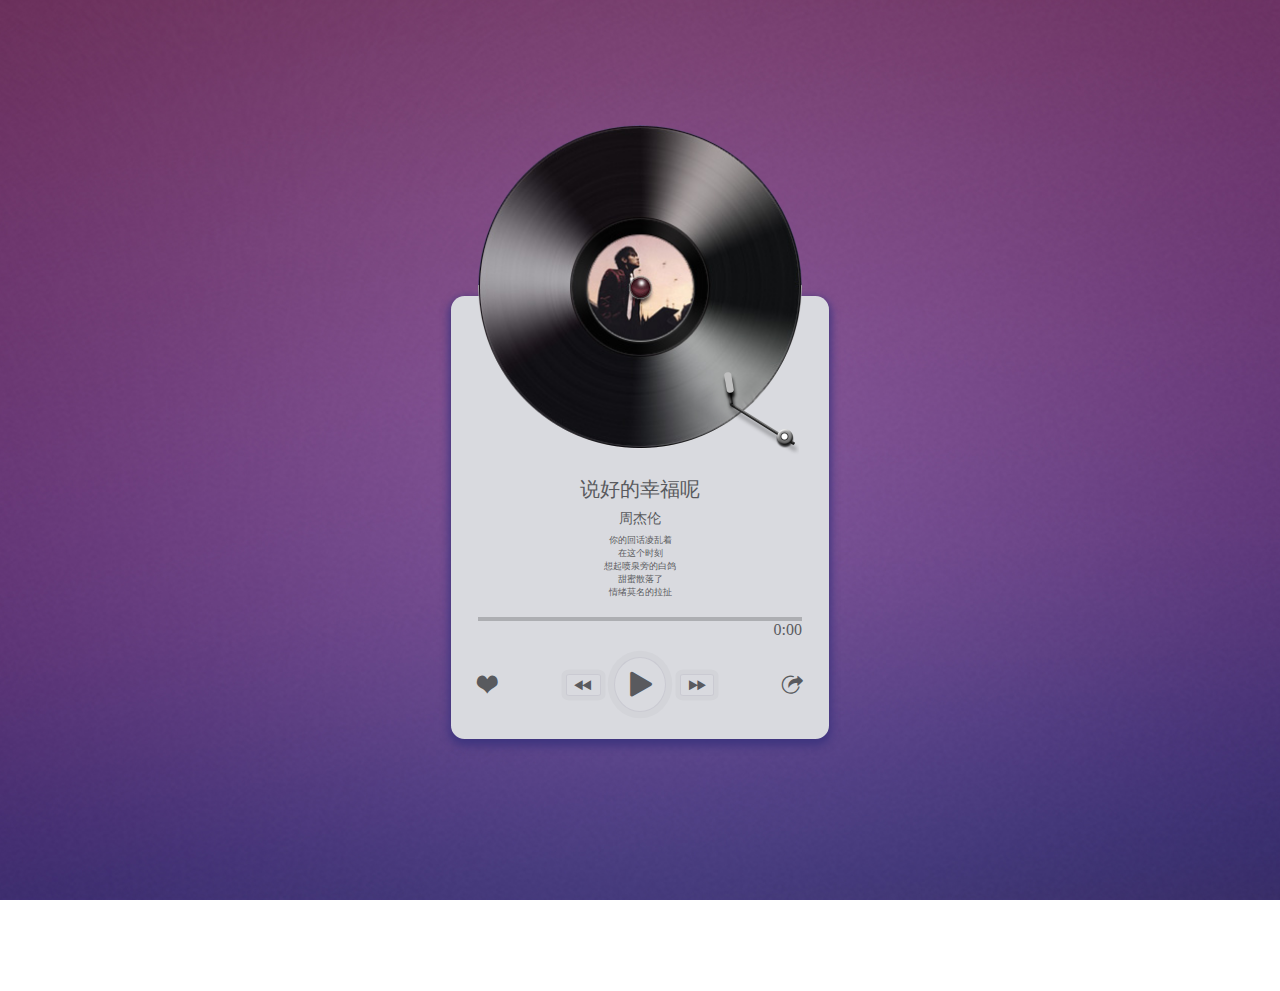
==== index.html @ 08e63235 "播放器html css" ====
<!DOCTYPE html>
<html>
<head>
  <meta charset="utf-8">
  <title>音乐播放器</title>
  <link rel="stylesheet" href="iconfont/iconfont.css">
  <style>
      ul,li{
          list-style: none;
          margin: 0;
          padding: 0;
      }
      .musicbox{
          position: absolute;
          top: 0;
          right: 0;
          bottom: 0;
          left: 0;
          background: url(image/2.jpg) center center no-repeat;
          background-size: cover;

          display: flex;
          justify-content: center;
          align-items: center;     
      }
      .music{
          display: flex;
          flex-direction: column;
          justify-content: center;
          align-items: center;
          width: 36vh;
          
          position: relative;
          top:12vh;
      }
      .cd{
          width: 36vh;
          height: 36vh;
          border-radius: 50%;
          background: url(image/icon2.png) center center no-repeat;
          background-size: 100%;
          z-index: 1;
      }
      .music>img{
          z-index: 1;
          position: relative;
          bottom:10vh;
          left:13vh;
      }
      .main{
          width: 100%;
          padding: 3vh;
          padding-top:20vh;
          background: #D9DADF; 
          border-radius: 1.5vh;
          box-shadow: 0vh 0.5vh 1vh 0.2vh #3f357f;
          color: #595a5e;
          font-family: "Microsoft YaHei";

          position: relative;
          bottom:28vh;
      }
      .main .info{
          display: flex;
          flex-direction: column;
          align-items: center;
      }
      .main .info .title{
          font-size:2.2vh;
          font-weight: 500;
          margin-bottom: 0.8vh;
      }
      .main .info .auther{
          font-size: 1.5vh;
          margin-bottom: 0.6vh;
      }
      .main .info .lyric{
          font-size:1vh;
          margin-bottom: 2vh;
          text-align: center;
      }
      .progress{
          width: 100%;
          margin-bottom: 2vh;
      }
      .progress .bar {
          height: 0.5vh;
          background-color: rgba(0,0,0,0.2);
          cursor: pointer;
      }
      .progress .progress-now{
          background-color: #ee8a87;
          height: 3vh;
          width: 0;
          position: relative;
      }
      .time{
          text-align: right;
      }
      .control{
          display: flex;
          flex-direction: row;
          justify-content: center;
          align-items: center;
      }
      .control .icon-love{
          position: relative;
          right: 7.5vh;
      }
      .control .icon-share{
          position: relative;
          left: 7.5vh;
      }
      .control .icon-play{
          font-size: 3.5vh;
          padding: 1vh;
          margin:  0 1.5vh;
          border:1px solid #cacad2;
          border-radius: 50%;
          box-shadow: 0vh 0vh 0vh 0.7vh #d3d4d9;
          background: #D9DADF;
      }
      .control .icon-pre,.icon-next{
          font-size:2vh;
          border:1px solid #cacad2;
          border-radius: 10%;
          box-shadow: 0vh 0vh 0vh 0.5vh #d3d4d9;
          padding: 0 0.8vh;
      }


  </style>
</head>
<body>
    <div class="musicbox">
        <div class="music">
            <div class="cd">

            </div>
            <img src="image/icon5.png" alt="">
            <div class="main">
                <div class="info">
                    <div class="title">说好的幸福呢</div>
                    <div class="auther">周杰伦</div>
                    <div class="lyric">
                        <ul>
                            <li>你的回话凌乱着</li>
                            <li>在这个时刻</li>
                            <li>想起喷泉旁的白鸽</li>
                            <li>甜蜜散落了</li>
                            <li>情绪莫名的拉扯</li>
                        </ul>
                    </div>                    
                </div>

                <div class="progress">
                    <div class="bar">
                        <div class="progress-total"></div>
                        <div class="progress-now"></div>
                    </div>
                    <div class="time">0:00</div>
                </div>
                <div class="control">
                    <i class="iconfont icon-love"></i>
                    <i class="iconfont icon-pre"></i>
                    <i class="iconfont icon-play"></i>
                    <i class="iconfont icon-next"></i>
                    <i class="iconfont icon-share"></i>
                </div>
            </div>
        </div>        
    </div>
</body>
</html>
---- iconfont/iconfont.css ----
@font-face {font-family: "iconfont";
  src: url('iconfont.eot?t=1501591898028'); /* IE9*/
  src: url('iconfont.eot?t=1501591898028#iefix') format('embedded-opentype'), /* IE6-IE8 */
  url('iconfont.woff?t=1501591898028') format('woff'), /* chrome, firefox */
  url('iconfont.ttf?t=1501591898028') format('truetype'), /* chrome, firefox, opera, Safari, Android, iOS 4.2+*/
  url('iconfont.svg?t=1501591898028#iconfont') format('svg'); /* iOS 4.1- */
}

.iconfont {
  font-family:"iconfont" !important;
  font-size:2.5vh;
  font-style:normal;
  -webkit-font-smoothing: antialiased;
  -moz-osx-font-smoothing: grayscale;
}

.icon-next:before { content: "\e62d"; }

.icon-love:before { content: "\e607"; }

.icon-share:before { content: "\e623"; }

.icon-play:before { content: "\e60e"; }

.icon-stop:before { content: "\e62a"; }

.icon-pre:before { content: "\e62e"; }
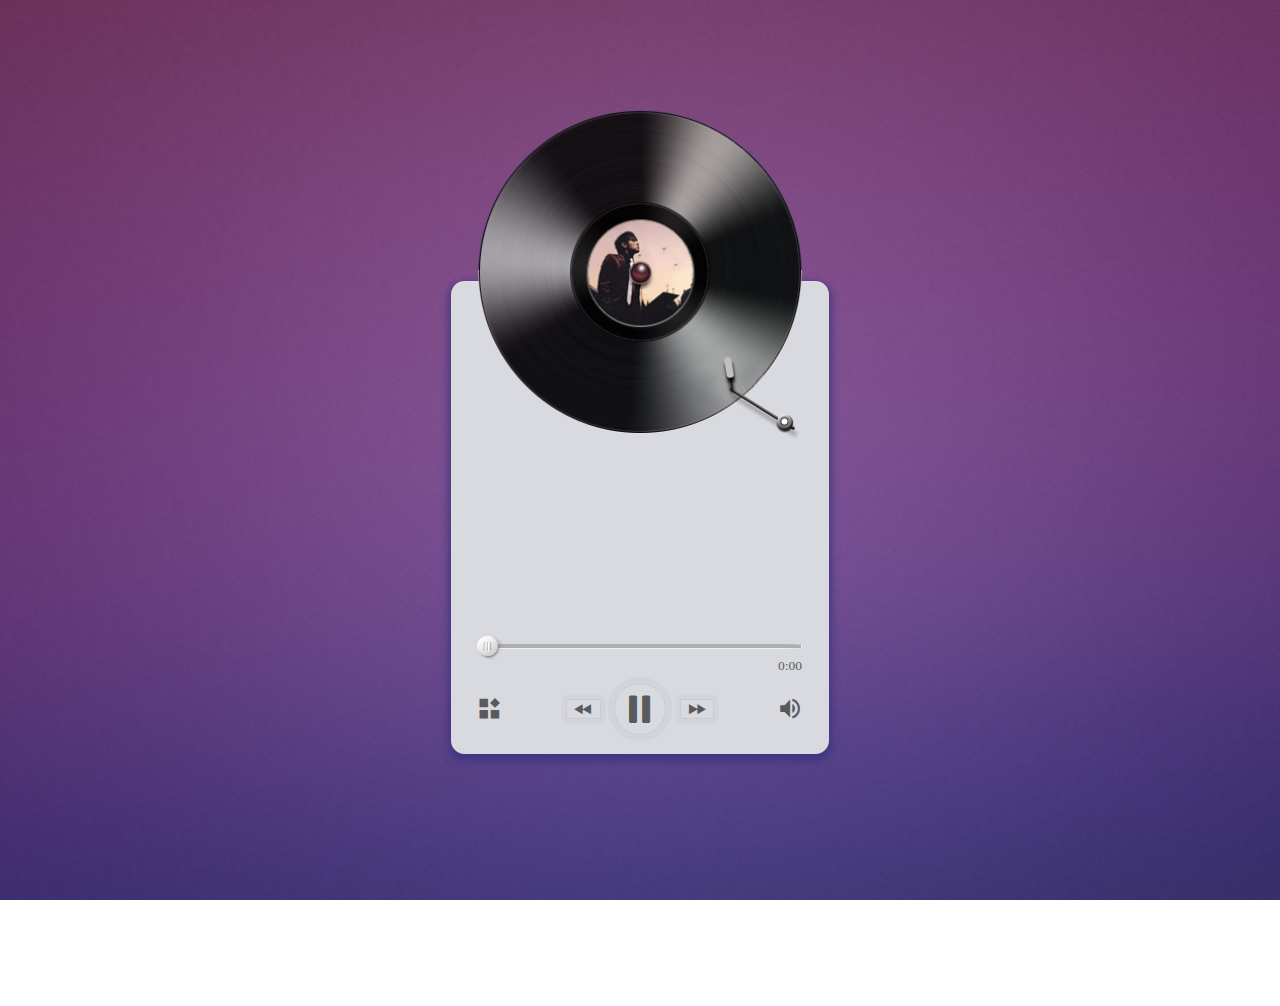
==== commit bf611368: "添加歌词" ====
--- a/index.html
+++ b/index.html
@@ -2,134 +2,10 @@
 <html>
 <head>
   <meta charset="utf-8">
+  <meta name="referrer" content="never">
   <title>音乐播放器</title>
   <link rel="stylesheet" href="iconfont/iconfont.css">
-  <style>
-      ul,li{
-          list-style: none;
-          margin: 0;
-          padding: 0;
-      }
-      .musicbox{
-          position: absolute;
-          top: 0;
-          right: 0;
-          bottom: 0;
-          left: 0;
-          background: url(image/2.jpg) center center no-repeat;
-          background-size: cover;
-
-          display: flex;
-          justify-content: center;
-          align-items: center;     
-      }
-      .music{
-          display: flex;
-          flex-direction: column;
-          justify-content: center;
-          align-items: center;
-          width: 36vh;
-          
-          position: relative;
-          top:12vh;
-      }
-      .cd{
-          width: 36vh;
-          height: 36vh;
-          border-radius: 50%;
-          background: url(image/icon2.png) center center no-repeat;
-          background-size: 100%;
-          z-index: 1;
-      }
-      .music>img{
-          z-index: 1;
-          position: relative;
-          bottom:10vh;
-          left:13vh;
-      }
-      .main{
-          width: 100%;
-          padding: 3vh;
-          padding-top:20vh;
-          background: #D9DADF; 
-          border-radius: 1.5vh;
-          box-shadow: 0vh 0.5vh 1vh 0.2vh #3f357f;
-          color: #595a5e;
-          font-family: "Microsoft YaHei";
-
-          position: relative;
-          bottom:28vh;
-      }
-      .main .info{
-          display: flex;
-          flex-direction: column;
-          align-items: center;
-      }
-      .main .info .title{
-          font-size:2.2vh;
-          font-weight: 500;
-          margin-bottom: 0.8vh;
-      }
-      .main .info .auther{
-          font-size: 1.5vh;
-          margin-bottom: 0.6vh;
-      }
-      .main .info .lyric{
-          font-size:1vh;
-          margin-bottom: 2vh;
-          text-align: center;
-      }
-      .progress{
-          width: 100%;
-          margin-bottom: 2vh;
-      }
-      .progress .bar {
-          height: 0.5vh;
-          background-color: rgba(0,0,0,0.2);
-          cursor: pointer;
-      }
-      .progress .progress-now{
-          background-color: #ee8a87;
-          height: 3vh;
-          width: 0;
-          position: relative;
-      }
-      .time{
-          text-align: right;
-      }
-      .control{
-          display: flex;
-          flex-direction: row;
-          justify-content: center;
-          align-items: center;
-      }
-      .control .icon-love{
-          position: relative;
-          right: 7.5vh;
-      }
-      .control .icon-share{
-          position: relative;
-          left: 7.5vh;
-      }
-      .control .icon-play{
-          font-size: 3.5vh;
-          padding: 1vh;
-          margin:  0 1.5vh;
-          border:1px solid #cacad2;
-          border-radius: 50%;
-          box-shadow: 0vh 0vh 0vh 0.7vh #d3d4d9;
-          background: #D9DADF;
-      }
-      .control .icon-pre,.icon-next{
-          font-size:2vh;
-          border:1px solid #cacad2;
-          border-radius: 10%;
-          box-shadow: 0vh 0vh 0vh 0.5vh #d3d4d9;
-          padding: 0 0.8vh;
-      }
-
-
-  </style>
+  <link rel="stylesheet" href="index.css">
 </head>
 <body>
     <div class="musicbox">
@@ -140,35 +16,408 @@
             <img src="image/icon5.png" alt="">
             <div class="main">
                 <div class="info">
-                    <div class="title">说好的幸福呢</div>
-                    <div class="auther">周杰伦</div>
+                    <div class="title"></div>
+                    <div class="auther"></div>
                     <div class="lyric">
-                        <ul>
-                            <li>你的回话凌乱着</li>
-                            <li>在这个时刻</li>
-                            <li>想起喷泉旁的白鸽</li>
-                            <li>甜蜜散落了</li>
-                            <li>情绪莫名的拉扯</li>
-                        </ul>
+                        <ul></ul>
                     </div>                    
                 </div>
 
                 <div class="progress">
                     <div class="bar">
                         <div class="progress-total"></div>
-                        <div class="progress-now"></div>
+                        <div class="progress-now">
+                            <img src="image/icon.png" alt="">
+                        </div>
+                        
                     </div>
                     <div class="time">0:00</div>
                 </div>
                 <div class="control">
-                    <i class="iconfont icon-love"></i>
-                    <i class="iconfont icon-pre"></i>
-                    <i class="iconfont icon-play"></i>
-                    <i class="iconfont icon-next"></i>
-                    <i class="iconfont icon-share"></i>
+                    <div class="menu">
+                        <i class="iconfont icon-menu"></i>
+                        <ul></ul>
+                    </div>
+                    <span class="pre"><i class="iconfont icon-pre"></i></span>
+                    <span class="play"><i class="iconfont icon-pause"></i></span>
+                    <span class="next"><i class="iconfont icon-next"></i></span>
+                    <div class="volume">
+                        <i class="iconfont icon-volume"></i>
+                        <div>
+                            <div class="volume-total">
+                                <div class="volume-now"></div>
+                            </div>
+                        </div>
+                    </div>
                 </div>
             </div>
         </div>        
     </div>
+    <!--<audio id="music" src="http://cloud.hunger-valley.com/music/玫瑰.mp3">你的浏览器不支持喔！</audio>-->
+    <script src="jq/jquery-3.2.1.min.js"></script>
+    <script>
+        // //创建或者获取的audio对象，可通过以下两种方式得到
+        // //方法1
+        // var audioObject = document.querySelector('#music')
+        // //方法2
+        // var audioObject = new Audio('http://cloud.hunger-valley.com/music/玫瑰.mp3')
+
+        // //播放
+        // audioObject.play()
+        // audioObject.addEventListener('playing', function(){
+        //     console.log('playing')
+        // })
+
+        // //暂停
+        // audioObject.pause()
+        // audioObject.addEventListener('pause', function(){
+        //     console.log('pause')
+        // })
+
+        // //设置或者获取自动播放状态
+        // audioObject.autoPlay = true //设置为自动播放，下次更换 audioObject.src 后会自动播放音乐
+        // audioObject.autoplay = false //设置不自动播放
+
+        // //设置或者获取音乐地址
+        // audioObject.src = "http://cloud.hunger-valley.com/music/ifyou.mp3"
+
+        // //设置或者获取音量，最大值为1，0为静音
+        // audioObject.volume = 0.5
+        // audioObject.volume = 1
+        // //当音量改变时触发事件
+        // audioObject.onvolumechange = function(){
+        //     console.log('volumechange')
+        // }
+
+        // //设置或者获取循环状态
+        // audioObject.loop = true
+
+        // //获取音乐长度，单位为秒
+        // audioObject.duration
+
+        // //判断音乐是否播放完毕，只读属性
+        // audioObject.ended
+        // audioObject.addEventListener('ended', function(){
+        //     console.log('ended')
+        // })
+
+        //参考资料：https://developer.mozilla.org/zh-CN/docs/Web/API/HTMLMediaElement
+        //参考资料：https://developer.mozilla.org/en-US/docs/Web/Guide/Events/Media_events
+  
+        // var musicList = [
+        //     {
+        //         src: 'http://cloud.hunger-valley.com/music/玫瑰.mp3',
+        //         title: '玫瑰',
+        //         auther: '贰佰'
+        //     },
+        //     {
+        //         src: 'http://cloud.hunger-valley.com/music/ifyou.mp3',
+        //         title: 'IF YOU',
+        //         auther: 'Big Bang'
+        //     }
+        // ]
+
+        function playMusic(ct){
+            this.ct = ct
+            this.init()
+            this.bind()
+            this.getMusic()
+        } 
+        playMusic.prototype.init = function(){
+            this.preBtn = this.ct.find('.control .pre')
+            this.playBtn = this.ct.find('.control .play')
+            this.nextBtn = this.ct.find('.control .next')
+            this.titleNode = this.ct.find('.info .title')
+            this.autherNode = this.ct.find('.info .auther')
+            this.timeNode = this.ct.find('.progress .time')
+            this.progressBarNode = this.ct.find('.progress .bar')
+            this.progressNowNode = this.ct.find('.progress .progress-now')
+            this.menuBtn = this.ct.find('.control .menu') 
+            this.menuCt = this.ct.find('.control .menu>ul')
+            this.volBtn = this.ct.find('.control .volume')
+            this.volCt = this.ct.find('.control .volume>div')
+            this.volControl = this.ct.find('.control .volume .volume-total')
+            this.lrcCt = this.ct.find('.info .lyric>ul')
+            this.lyric = []
+
+            this.music = new Audio()
+            this.music.autoplay = true  //设置为自动播放，更换 src 后会自动播放音乐
+            this.musicIndex = 0
+            this.musicList = []
+
+            this.shouldUpdate = true
+            this.ontimeupdate()  //ontimeupdate事件在视频/音频当前的播放位置发送改变时触发,通常与currentTime属性一起使用
+        }
+        playMusic.prototype.bind = function(){
+            var _this = this
+            //当拖动播放条的时候，时间跟着变动
+            this.progressBarNode.on('click',function(e){
+                var percent = e.offsetX/parseInt(getComputedStyle(this).width)  //
+                _this.music.currentTime = percent * _this.music.duration
+                _this.progressNowNode.css('width','percent*100+'%'') 
+            })
+            //点击播放按钮开始播放或者暂停  
+            this.playBtn.on('click',function(){  
+                var icon = this.querySelector('.iconfont')  
+                if(icon.classList.contains('icon-play')){  //contains 若有play返回ture，若没有返回false
+                    _this.music.play()
+                }else{
+                    _this.music.pause()
+                }
+                icon.classList.toggle('icon-play')  //图标切换
+                icon.classList.toggle('icon-pause')
+            })
+            //播放下一首
+            this.nextBtn.on('click',function(){
+                _this.loadNextMusic() 
+            })
+            //播放上一首
+            this.preBtn.on('click',function loadLastMusic(){
+                _this.musicIndex--
+                _this.musicIndex = (_this.musicIndex + _this.musicList.length)%_this.musicList.length
+                _this.loadMusic(_this.musicList[_this.musicIndex])
+            })
+            //音乐播放完了会播下一首
+            this.music.onended = function(){
+                _this.loadNextMusic() 
+            }
+            //音乐在播放的时候更新时间
+            this.music.onplaying = function(){
+                timer = setInterval(function(){
+                    _this.updateProgress()   //每一秒更新一次播放时间
+                },1000)
+                console.log('play')
+            }
+            //音乐暂停了，停止更新时间
+            this.music.onpause = function(){
+                timer = setInterval(function(){
+                    _this.updateProgress()   //每一秒更新一次播放时间
+                },1000)
+                clearInterval(timer)
+                console.log('pause')
+            }
+            //点击菜单名称获取相应的歌曲
+            this.menuCt.on('click',function(e){        
+                if(e.target.tagName.toLowerCase()!=='li') return;      //若点击的不是li标签，直接return
+                var channelId = ($(e.target).attr('data-channel-id'))
+                _this.getMusic(channelId)
+            })
+            //获取歌单分类数据
+            this.menuBtn.on('click',function(){
+                _this.get('http://api.jirengu.com/fm/getChannels.php', {}, function(ret){
+                    _this.renderMenu(ret.channels)
+                })
+                _this.menuCt.toggle(300) //切换隐藏 显示状态
+            })
+            //调节音量
+            this.volBtn.on('click',function(){
+                _this.volCt.toggle(300)
+            })
+            this.volControl.on('click',function(e){
+                var position = e.pageY - $(this).offset().top  //获取点击音量栏的高度,从上往下1-110
+                var height =  (100-position + '%')
+
+                $('.volume-now').css('height',height)
+
+                if(position < 40){
+                    _this.music.volume = 1
+                    _this.volBtn.find('.iconfont').addClass('icon-volume').removeClass('icon-volstop')
+                }else  if(40 <= position < 100){
+                    _this.music.volume = 0.5
+                    _this.volBtn.find('.iconfont').addClass('icon-volume').removeClass('icon-volstop')
+                }
+                if(100 < position){
+                    _this.music.volume = 0
+                    _this.volBtn.find('.iconfont').addClass('icon-volstop').removeClass('icon-volume')
+                }
+
+            })
+        }
+//下一首音乐        
+        playMusic.prototype.loadNextMusic = function(){
+            this.musicIndex++
+            this.musicIndex = this.musicIndex % this.musicList.length
+            this.loadMusic(this.musicList[this.musicIndex])             
+        }
+//把获取到的歌单数据添加进html
+        playMusic.prototype.renderMenu = function(channels){  
+            var html = channels.map(function(channel){
+                return '<li data-channel-id="' + channel.channel_id + '">' + channel.name + '</li>'
+            }).join('')
+            this.menuCt.append(html)
+        }
+        playMusic.prototype.getMusic = function(channels){
+            var _this = this
+            _this.musicList  = []
+            for(var i=0;i<10;i++){	
+                this.get('https://jirenguapi.applinzi.com/fm/getSong.php',{channel:channels},function(ret){
+                   var addmusic = [{
+                        'sid':ret.song[0].sid,
+                        'src':ret.song[0].url,
+                        'title':ret.song[0].title,
+                        'auther':ret.song[0].artist,
+                        'pic':ret.song[0].picture,
+                        'lrc':ret.song[0].lrc
+                    }]
+                    if(addmusic[0].auther == null) return  //验证数据是否获取到
+                    _this.musicList.push(addmusic[0])	  //把歌曲信息添加到musicList中
+
+                   return _this.musicList
+                })
+            }
+            setTimeout(function(){
+                var playindex = 0
+                _this.loadMusic(_this.musicList[playindex])
+            },1000)
+        }
+//播放音乐
+        playMusic.prototype.loadMusic = function(songObj){
+            this.music.src = songObj.src
+            this.titleNode.html(songObj.title)
+            this.autherNode.html(songObj.auther)
+            this.getLrc(songObj.sid)
+        }
+//获取歌词
+        playMusic.prototype.getLrc = function(sid){
+            let _this = this;
+            this.get('https://jirenguapi.applinzi.com/fm/getLyric.php',{sid:sid},function(ret){
+                clearInterval(lyricClock)
+                _this.decodeLrc(ret.lyric)
+
+                var lyricClock = -2
+                var curLrcNum = 0
+                lyricClock = setInterval(function(){
+                    curLrcNum = _this.scrollLyric(curLrcNum);
+                    if(curLrcNum > _this.lyric.length-1){
+                        clearInterval(lyricClock);
+                    }
+                }, 20);
+            })
+        }
+//解码歌词
+        playMusic.prototype.decodeLrc = function(lrc){
+            var lrcArr = lrc.split('\n')
+            var result = []
+            lrcArr.forEach(function(element) {
+                var lrcObj = {}
+                var lrcTime = element.match(/\[(?:\d+:)\d+.\d+]/g)  //[00:00.00]
+                var lrcContent = element.match(/\][^\[].*/g)    // ]单句歌词
+                if(lrcTime !== null){
+                    lrcTime.forEach(function(ele){
+                        var min = 0, 
+                            sec = 0, 
+                            secTime = 0
+                        min = ele.match(/\[\d+:/)[0].slice(1,3)   //00
+                        sec = ele.match(/\:\d+.\d+/)[0].slice(1,6)  //02
+                        secTime = parseInt(min)*60 + parseFloat(sec)  
+                        if(lrcContent !== null){
+                            lrcObj.time = secTime
+                            lrcObj.content = lrcContent[0].slice(1,lrcContent[0].length);
+                        }
+                    })
+                }
+                if(lrcObj.hasOwnProperty('time') && lrcObj.time !== 0.01){
+                    result.push(lrcObj);
+                }
+            }, lrcArr)
+
+            this.lyric = result
+            this.lyric.sort(function(a,b){
+                return a.time-b.time;
+            })
+            this.renderLrc(this.lyric)         
+        }
+//渲染歌词
+        playMusic.prototype.renderLrc = function(lrc){
+            var _this = this
+            this.lrcCt.empty();
+            for(var i=0;i<lrc.length;i++){
+                this.lrcCt.append($('<li>'+lrc[i].content+'</li>'));
+            }
+        }
+//歌词滚动
+        playMusic.prototype.scrollLyric = function(curLrcNum){
+            var _this = this
+            var time = _this.music.currentTime
+            if(this.lyric[curLrcNum+1]){   //若第二句是有歌词的才开始滚动
+                if(time < this.lyric[curLrcNum+1].time && time >= this.lyric[curLrcNum].time){  //当播放时间小于歌词出现时间，curLrcNum不变动
+                    return curLrcNum
+                }
+                else if(time >= this.lyric[curLrcNum+1].time){  //当播放时间大于歌词出现的时间
+                    curLrcNum++
+                    this.renderScrollLyric(curLrcNum)
+                }
+                else{
+                    if(curLrcNum < 1){
+                        return curLrcNum
+                    }
+                    curLrcNum--
+                    this.renderScrollLyric(curLrcNum)
+                }
+            }
+            return curLrcNum;
+        }
+        playMusic.prototype.renderScrollLyric = function(curLrcNum){
+            this.lrcCt.children('li').removeClass('current-line');
+            this.lrcCt.children('li').eq(curLrcNum).addClass('current-line')
+            //单行歌词的高度
+            var lineHeight = this.lrcCt.children('li').eq(0).outerHeight()+8
+            //第一行歌词顶端到当前歌词的距离
+            var curOffenset = lineHeight*(curLrcNum+1) + $('.current-line').outerHeight(true)/2
+            //整篇歌词的实际高度
+            var lrcLength = $('.current-line').outerHeight(true)*this.lyric.length
+            //显示歌词的可见窗口的高度
+            var height = this.lrcCt.height()
+
+            if(curOffenset>(height/2) && lrcLength-curOffenset > height/2){
+                this.lrcCt.scrollTop(curOffenset - height/2);
+            }
+            else if(curOffenset<=(height/2)){
+                this.lrcCt.scrollTop(0)
+            }
+            else{
+                this.lrcCt.scrollTop(lrcLength - height)
+            }            
+        }
+//ajax
+        playMusic.prototype.get = function(url,data,callback,dataType){
+            url += "?" +Object.keys(data).map(function(key){
+                return key + '=' + data[key]
+            }).join('&')
+            var xhr = new XMLHttpRequest()
+            xhr.responseType = dataType || "json"
+            xhr.onload = function(){
+                callback(xhr.response)
+            }
+            xhr.open('GET',url,true)
+            xhr.send()
+        }
+//当currentTime更新时会触发timeupdate事件，这个事件的触发频率由系统决定，但是会保证每秒触发4-66次（前提是每次事件处理不会超过250ms）
+        playMusic.prototype.ontimeupdate = function(){
+            var _this = this
+            if(_this.shouldUpdate){
+                _this.updateProgress()
+                _this.shouldUpdate = false
+                console.log('update')
+
+                setTimeout(function(){
+                    _this.shouldUpdate = true
+                },1000)
+            }  
+        }
+//获取当前播放到的时间
+        playMusic.prototype.updateProgress = function(){    
+            var percent = (this.music.currentTime/this.music.duration)*100+'%'    //	currentTime当前播放时间，duration总长度时间
+            this.progressNowNode.css('width',percent)     //进度条
+
+            var minutes = parseInt(this.music.currentTime/60)
+            var seconds = parseInt(this.music.currentTime%60) + ''
+            seconds = seconds.length == 2? seconds : '0' + seconds
+
+            this.timeNode.html(minutes + ':' + seconds) 
+        }
+
+        new playMusic($('.music'))
+    </script>
 </body>
 </html>--- a/iconfont/iconfont.css
+++ b/iconfont/iconfont.css
@@ -1,10 +1,10 @@
 
 @font-face {font-family: "iconfont";
-  src: url('iconfont.eot?t=1501591898028'); /* IE9*/
-  src: url('iconfont.eot?t=1501591898028#iefix') format('embedded-opentype'), /* IE6-IE8 */
-  url('iconfont.woff?t=1501591898028') format('woff'), /* chrome, firefox */
-  url('iconfont.ttf?t=1501591898028') format('truetype'), /* chrome, firefox, opera, Safari, Android, iOS 4.2+*/
-  url('iconfont.svg?t=1501591898028#iconfont') format('svg'); /* iOS 4.1- */
+  src: url('iconfont.eot?t=1502104360528'); /* IE9*/
+  src: url('iconfont.eot?t=1502104360528#iefix') format('embedded-opentype'), /* IE6-IE8 */
+  url('iconfont.woff?t=1502104360528') format('woff'), /* chrome, firefox */
+  url('iconfont.ttf?t=1502104360528') format('truetype'), /* chrome, firefox, opera, Safari, Android, iOS 4.2+*/
+  url('iconfont.svg?t=1502104360528#iconfont') format('svg'); /* iOS 4.1- */
 }
 
 .iconfont {
@@ -15,6 +15,8 @@
   -moz-osx-font-smoothing: grayscale;
 }
 
+.icon-menu:before { content: "\e60b"; }
+
 .icon-next:before { content: "\e62d"; }
 
 .icon-love:before { content: "\e607"; }
@@ -23,7 +25,11 @@
 
 .icon-play:before { content: "\e60e"; }
 
-.icon-stop:before { content: "\e62a"; }
+.icon-pause:before { content: "\e62a"; }
+
+.icon-volstop:before { content: "\e695"; }
+
+.icon-volume:before { content: "\ea1c"; }
 
 .icon-pre:before { content: "\e62e"; }
 
--- a/index.css
+++ b/index.css
@@ -0,0 +1,189 @@
+ul,li{
+    list-style: none;
+    margin: 0;
+    padding: 0;
+}
+.musicbox{
+    position: absolute;
+    top: 0;
+    right: 0;
+    bottom: 0;
+    left: 0;
+    background: url(image/2.jpg) center center no-repeat;
+    background-size: cover;
+
+    display: flex;
+    justify-content: center;
+    align-items: center;     
+}
+.music{
+    display: flex;
+    flex-direction: column;
+    justify-content: center;
+    align-items: center;
+    width: 36vh;
+    position: relative;
+    top:12vh;
+}
+.cd{
+    width: 36vh;
+    height: 36vh;
+    border-radius: 50%;
+    background: url(image/icon2.png) center center no-repeat;
+    background-size: 100%;
+    z-index: 1;
+}
+.music>img{
+    z-index: 1;
+    position: relative;
+    bottom:10vh;
+    left:13vh;
+}
+.main{
+    width: 100%;
+    padding: 3vh;
+    padding-top:20vh;
+    background: #D9DADF; 
+    border-radius: 1.5vh;
+    box-shadow: 0vh 0.5vh 1vh 0.2vh #3f357f;
+    color: #595a5e;
+    font-family: "Microsoft YaHei";
+
+    position: relative;
+    bottom:28vh;
+}
+.main .info{
+    display: flex;
+    flex-direction: column;
+    align-items: center;
+}
+.main .info .title{
+    font-size:2.2vh;
+    font-weight: 500;
+    margin-bottom: 0.8vh;
+}
+.main .info .auther{
+    font-size: 1.5vh;
+    margin-bottom: 0.7vh;
+}
+.main .info .lyric{
+    font-size:1vh;
+    margin-bottom: 2vh;
+    text-align: center;
+}
+.main .info .lyric>ul{
+    height: 16.8vh;
+    overflow:hidden;
+}
+.main .info .lyric li{
+    margin: 1vh;
+}
+.info .lyric .current-line{
+    color: #e25e5b;
+    font-weight: bold;
+    font-size: 1.6vh;
+}
+.progress{
+    width: 100%;
+    margin-bottom: 2vh;
+}
+.progress .bar {
+    height: 0.5vh;
+    background-color: rgba(0,0,0,0.2);
+    cursor: pointer;
+    border-bottom: 1px solid #eeeff3;
+    border-left: 1px solid #eeeff3;
+    border-right: 1px solid #eeeff3;
+    border-radius: 10%;
+}
+.progress .progress-now{
+    background-color:#e25e5b;
+    height: 0.5vh;
+    width: 0;
+    border-radius: 10%;
+    position: relative;
+}
+.progress .progress-now>img{
+    margin-left:95%; 
+    width: 3vh;
+    position: relative;
+    bottom: 1.1vh;
+    right: 0.4vh;
+}
+.time{
+    text-align: right;
+    margin-top: 1vh;
+    font-size: 1.5vh;
+}
+.control{
+    display: flex;
+    flex-direction: row;
+    justify-content: center;
+    align-items: center;
+}
+.control .icon-menu{
+    position: absolute;
+    left: 3vh;
+    bottom: 3.7vh;
+}
+.control .menu>ul{
+    width: 13vh;
+    height: 26vh;
+    background-color:rgba(241,241,241,0.7);
+    position: absolute;
+    bottom: 8vh;
+    left: 1vh;
+    overflow-y:scroll;
+    text-align: center;
+    font-size: 1.7vh;
+    display: none;
+}
+.control .menu .icon-close{
+    font-size:3.5vh;
+}
+.control .menu>ul>li{
+    margin-top:1vh;
+    margin-bottom: 1vh;
+}
+.control .icon-volume,.icon-volstop{
+    position: absolute;
+    right: 3vh;
+    bottom: 3.7vh;
+}
+.control .icon-play,.icon-pause{
+    font-size: 3.5vh;
+    padding: 1vh;
+    margin:  0 1.5vh;
+    border:1px solid #cacad2;
+    border-radius: 50%;
+    box-shadow: 0vh 0vh 0vh 0.7vh #d3d4d9;
+    background: #D9DADF;
+}
+.control .icon-pre,.icon-next{
+    font-size:2vh;
+    border:1px solid #cacad2;
+    border-radius: 10%;
+    box-shadow: 0vh 0vh 0vh 0.5vh #d3d4d9;
+    padding: 0 0.8vh;
+}
+.control .volume>div{
+    background-color:rgba(241,241,241,0.7);
+    height: 12vh;
+    position: absolute;
+    bottom: 7.5vh;
+    right: 3vh;
+    padding: 1vh;
+    display: none;
+}
+.control .volume>div .volume-total{
+    background-color: rgba(0,0,0,0.2);
+    width: 0.5vh;
+    height: 100%;
+    display: flex;
+}
+.control .volume>div .volume-now{
+    width: 0.5vh;
+    background-color: #e25e5b;
+    height: 80%;
+    align-self: flex-end;
+}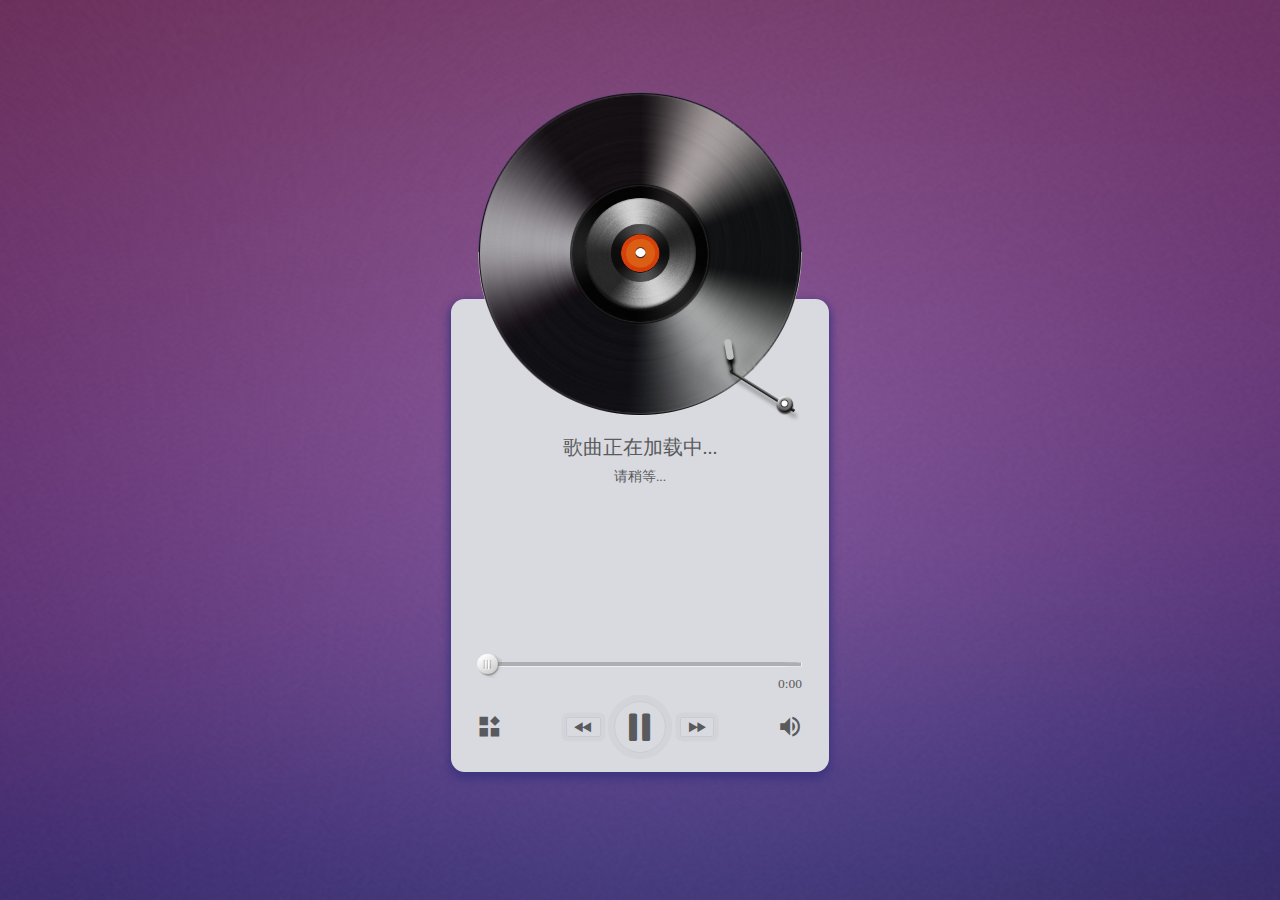
==== commit 63bb9f7b: "更新CD播放时旋转动画" ====
--- a/index.html
+++ b/index.html
@@ -10,26 +10,24 @@
 <body>
     <div class="musicbox">
         <div class="music">
-            <div class="cd">
-
+            <div class="cd rotate">
+                <img src="image/icon4.png" alt="">
             </div>
             <img src="image/icon5.png" alt="">
             <div class="main">
                 <div class="info">
-                    <div class="title"></div>
-                    <div class="auther"></div>
+                    <div class="title">歌曲正在加载中...</div>
+                    <div class="auther">请稍等...</div>
                     <div class="lyric">
                         <ul></ul>
                     </div>                    
                 </div>
-
                 <div class="progress">
                     <div class="bar">
                         <div class="progress-total"></div>
                         <div class="progress-now">
                             <img src="image/icon.png" alt="">
-                        </div>
-                        
+                        </div>  
                     </div>
                     <div class="time">0:00</div>
                 </div>
@@ -139,6 +137,7 @@
             this.volControl = this.ct.find('.control .volume .volume-total')
             this.lrcCt = this.ct.find('.info .lyric>ul')
             this.lyric = []
+            this.cdPic = this.ct.find('.cd>img')
 
             this.music = new Audio()
             this.music.autoplay = true  //设置为自动播放，更换 src 后会自动播放音乐
@@ -161,8 +160,10 @@
                 var icon = this.querySelector('.iconfont')  
                 if(icon.classList.contains('icon-play')){  //contains 若有play返回ture，若没有返回false
                     _this.music.play()
+                    _this.cdPic.parent().css("animationPlayState",'running')
                 }else{
                     _this.music.pause()
+                    _this.cdPic.parent().css("animationPlayState",'paused')
                 }
                 icon.classList.toggle('icon-play')  //图标切换
                 icon.classList.toggle('icon-pause')
@@ -246,6 +247,7 @@
             }).join('')
             this.menuCt.append(html)
         }
+//获取随机歌曲
         playMusic.prototype.getMusic = function(channels){
             var _this = this
             _this.musicList  = []
@@ -276,6 +278,7 @@
             this.titleNode.html(songObj.title)
             this.autherNode.html(songObj.auther)
             this.getLrc(songObj.sid)
+            this.cdPic.attr('src',songObj.pic)
         }
 //获取歌词
         playMusic.prototype.getLrc = function(sid){
--- a/index.css
+++ b/index.css
@@ -11,7 +11,6 @@
     left: 0;
     background: url(image/2.jpg) center center no-repeat;
     background-size: cover;
-
     display: flex;
     justify-content: center;
     align-items: center;     
@@ -23,26 +22,47 @@
     align-items: center;
     width: 36vh;
     position: relative;
-    top:12vh;
+}
+.music .rotate{
+    animation: play 8s linear infinite;
+}
+@-webkit-keyframes play {
+  0% {
+    transform: rotate(0deg);
+    -webkit-transform: rotate(0deg);
+  }
+  100% {
+    transform: rotate(360deg);
+    -webkit-transform: rotate(360deg);
+  }
 }
 .cd{
-    width: 36vh;
-    height: 36vh;
+    min-width: 36vh;
+    min-height: 36vh;
     border-radius: 50%;
     background: url(image/icon2.png) center center no-repeat;
     background-size: 100%;
     z-index: 1;
+    display: flex;
+    justify-content: center;
+    align-items: center;
+    position: relative;
+    top:10vh;
+}
+.cd>img{
+    border-radius: 50%;
+    width: 13vh;
+    height: 13vh;
 }
 .music>img{
     z-index: 1;
     position: relative;
-    bottom:10vh;
     left:13vh;
 }
 .main{
     width: 100%;
     padding: 3vh;
-    padding-top:20vh;
+    padding-top:15vh;
     background: #D9DADF; 
     border-radius: 1.5vh;
     box-shadow: 0vh 0.5vh 1vh 0.2vh #3f357f;
@@ -50,7 +70,7 @@
     font-family: "Microsoft YaHei";
 
     position: relative;
-    bottom:28vh;
+    bottom:14vh;
 }
 .main .info{
     display: flex;
@@ -61,6 +81,11 @@
     font-size:2.2vh;
     font-weight: 500;
     margin-bottom: 0.8vh;
+    overflow: hidden;
+    text-overflow:ellipsis;
+    white-space: nowrap;
+    width: 100%;
+    text-align: center;
 }
 .main .info .auther{
     font-size: 1.5vh;
